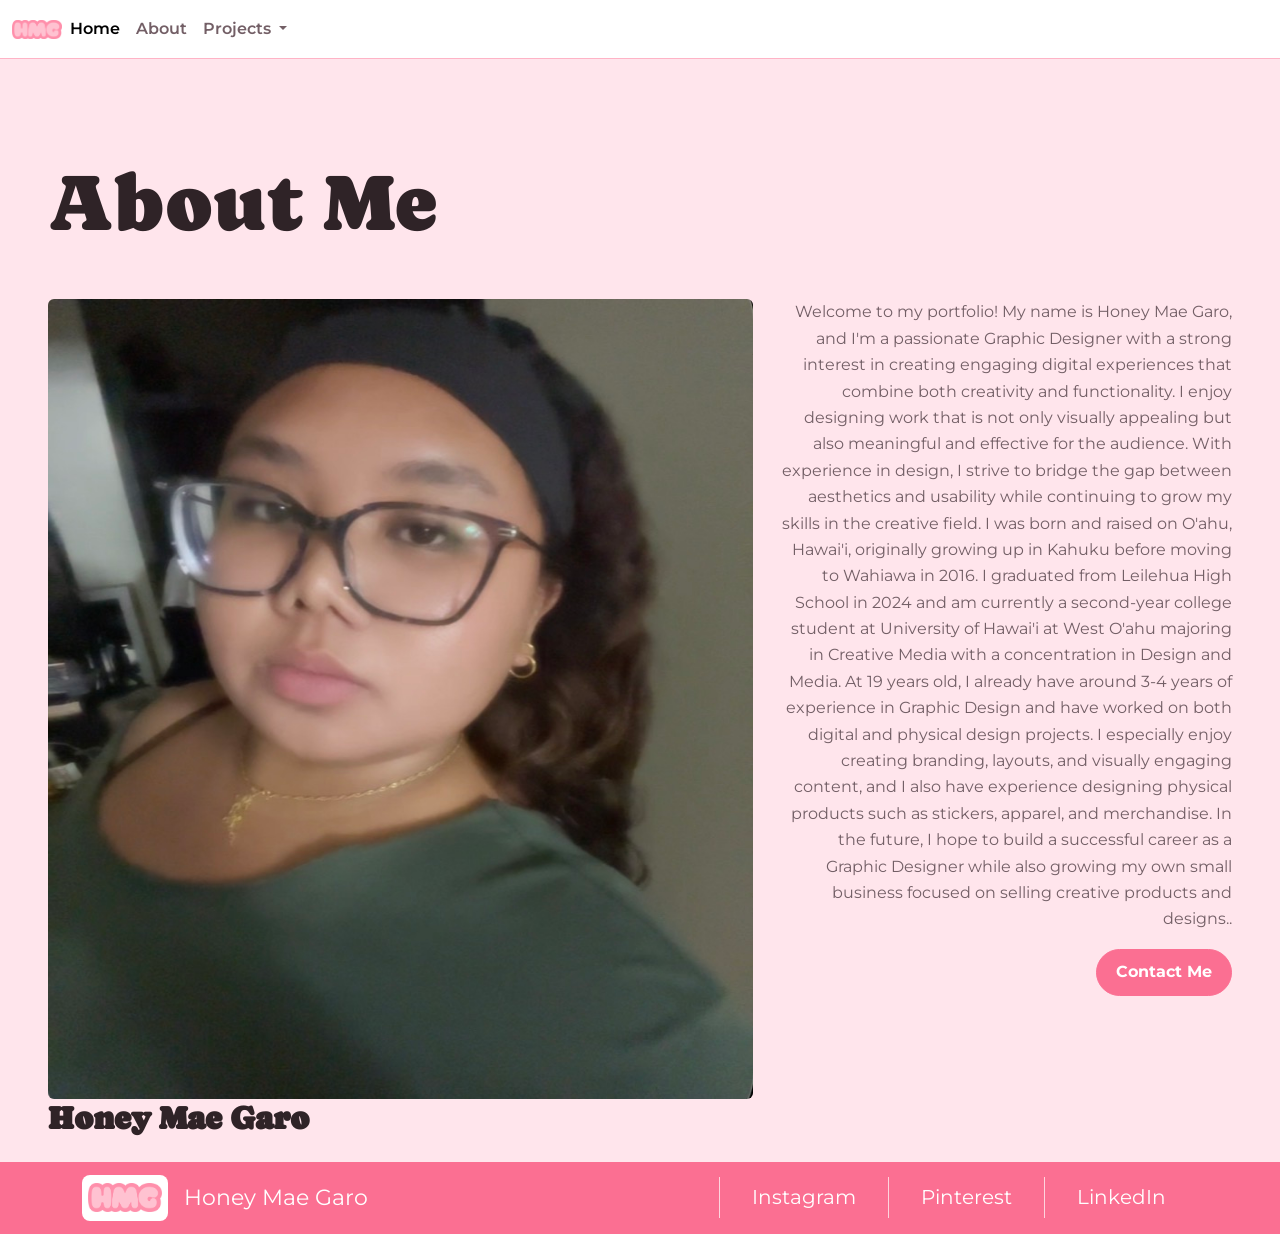
==== About.html @ 523f33a3 "git commit" ====
<!DOCTYPE html>
<html lang="en">

<head>
    <!-- REQUIRED: Meta Tags -->
    <meta charset="UTF-8">
    <meta name="viewport" content="width=device-width, initial-scale=1.0">

    <!-- REQUIRED: Page Title -->
    <title>Honey Mae Garo</title>

    <!-- REQUIRED: Bootstrap CSS -->
    <link href="https://cdn.jsdelivr.net/npm/bootstrap@5.3.3/dist/css/bootstrap.min.css" rel="stylesheet"
        integrity="sha384-QWTKZyjpPEjISv5WaRU9OFeRpok6YctnYmDr5pNlyT2bRjXh0JMhjY6hW+ALEwIH" crossorigin="anonymous">

    <!-- REQUIRED: Your Custom CSS-->
    <link rel="stylesheet" href="css/style.css">


    <!-- REQUIRED: Google Font API -->
    <link href="https://fonts.googleapis.com/css2?family=Caprasimo&family=Montserrat:wght@400;600;700&display=swap"
        rel="stylesheet">
    <style>
    </style>
</head>

<nav class="navbar navbar-expand-lg bg-body-tertiary">
    <div class="container-fluid">
        <img src="img/Logo.png" alt="Logo" class="d-inline-block align-text-top img-fluid"
            style="max-width: 50px; height: auto;">
        <button class="navbar-toggler" type="button" data-bs-toggle="collapse" data-bs-target="#navbarNavAltMarkup"
            aria-controls="navbarNavAltMarkup" aria-expanded="false" aria-label="Toggle navigation">
            <span class="navbar-toggler-icon"></span>
        </button>
        <div class="collapse navbar-collapse" id="navbarNavAltMarkup">
            <div class="navbar-nav">
                <a class="nav-link active" href="Home.html">Home</a>
                <a class="nav-link" href="About.html">About</a>
                <div class="nav-item dropdown">
                    <a class="nav-link dropdown-toggle" href="#" id="navbarDropdown" role="button"
                        data-bs-toggle="dropdown" aria-expanded="false">
                        Projects
                    </a>
                    <ul class="dropdown-menu" aria-labelledby="navbarDropdown">
                        <li><a class="dropdown-item" href="WebsiteMockup.html">Website Mockup</a></li>
                        <li>
                            <hr class="dropdown-divider">
                        </li>
                        <li><a class="dropdown-item" href="TypographyPoster.html">Typography Poster</a></li>
                    </ul>
                </div>
            </div>
        </div>
    </div>
</nav>

<section>
    <header class="p-5"></header>
    <figure class="text-start px-5">
        <h1 class="display-1">About Me</h1>

        <header class="m-5"></header>
        <div class="row">
            <div class="col">
                <img src="img/AboutMe.jpg" class="rounded" alt="Wireframe" width="705" height="800">
                <h2 style="font-family:'Caprasimo', cursive;">Honey Mae Garo</h2>
            </div>

            <div class="col">
                <figure class="text-end">
                    <p>Welcome to my portfolio! My name is Honey Mae Garo, and I'm a passionate Graphic Designer
                        with a strong interest in creating engaging digital experiences that combine both creativity and
                        functionality. I enjoy designing work that is not only visually appealing but also meaningful
                        and effective for the audience. With experience in design, I strive to
                        bridge the gap between aesthetics and usability while continuing to grow my skills in the
                        creative field. I was born and raised on O'ahu, Hawai'i, originally growing up in Kahuku before
                        moving to Wahiawa in 2016. I graduated from Leilehua High School in 2024 and am currently a
                        second-year college student at University of Hawai'i at West O'ahu majoring in Creative Media
                        with a concentration in Design and Media. At 19 years old, I already have around 3-4 years of
                        experience in Graphic Design and have worked on both digital and physical design projects. I
                        especially enjoy creating branding, layouts, and visually engaging content, and I also have
                        experience designing physical products such as stickers, apparel, and merchandise. In the
                        future, I hope to build a successful career as a Graphic Designer while also growing my own
                        small business focused on selling creative products and designs..</p>
                    <a href="mailto:honeymaegaro06@gmail.com" class="btn btn-primary">Contact Me</a>
                </figure>
            </div>
    </figure>
</section>

</main>

<footer class="site-footer">
    <div class="container footer-inner">
        <a class="footer-brand" href="Home.html">
            <img src="img/Logo.png" alt="Honey Mae Garo logo">
            <span>Honey Mae Garo</span>
        </a>

        <nav class="footer-links" aria-label="Social links">
            <a href="https://www.instagram.com/yourusername">Instagram</a>
            <a href="https://www.pinterest.com/yourusername">Pinterest</a>
            <a href="https://www.linkedin.com/in/yourusername">LinkedIn</a>
        </nav>
    </div>
</footer>

<script src="https://cdn.jsdelivr.net/npm/bootstrap@5.3.3/dist/js/bootstrap.bundle.min.js"
    integrity="sha384-YvpcrYf0tY3lHB60NNkmXc5s9fDVZLESaAA55NDzOxhy9GkcIdslK1eN7N6jIeHz"
    crossorigin="anonymous"></script>
</body>

</html>
---- css/style.css ----
:root {
    --bg: #ffe5ec;
    --surface: #ffffff;
    --surface-soft: #ffc2d1;
    --text: #2f2327;
    --muted: #735f66;
    --accent: #fb6f92;
    --accent-dark: #d94d73;
    --border: #ffb3c6;
    --font-heading: "Caprasimo", Georgia, serif;
    --font-body: "Montserrat", Arial, Helvetica, sans-serif;
}

body {
    background: var(--bg);
    color: var(--text);
    display: flex;
    flex-direction: column;
    font-family: var(--font-body);
    line-height: 1.65;
    min-height: 100vh;
}

main {
    flex: 1;
}

h1,
h2,
h3,
.navbar-brand {
    color: var(--text);
    font-family: var(--font-heading);
    font-weight: 700;
}

p {
    color: var(--muted);
}

.navbar {
    background: #ffffff !important;
    border-bottom: 1px solid var(--border);
}

.navbar-brand {
    font-size: 1rem;
}

.navbar-brand img {
    object-fit: contain;
}

.nav-link {
    color: var(--muted);
    font-family: var(--font-body);
    font-weight: 600;
}

.nav-link:hover,
.nav-link.active,
.dropdown-item.active,
.dropdown-item:active {
    background: transparent;
    color: var(--accent);
}

.dropdown-menu {
    border: 1px solid var(--border);
    border-radius: 8px;
}

.hero {
    background: linear-gradient(180deg, #ffc2d1 0%, var(--bg) 100%);
    padding: 6rem 0 4rem;
}

.hero h1,
.project-hero h1 {
    margin-bottom: 1rem;
}

.hero h2 {
    color: var(--accent-dark);
    font-size: 1.5rem;
    margin-bottom: 1rem;
}

.hero .lead,
.project-hero .lead {
    max-width: 760px;
}

.card {
    background: var(--surface);
    border: 1px solid var(--border);
    border-radius: 8px;
    box-shadow: 0 12px 30px rgba(92, 47, 62, 0.08);
    overflow: hidden;
}

.card-img-top {
    height: 320px;
    object-fit: cover;
}

.card-body {
    padding: 1.5rem;
}

.btn-primary {
    background: var(--accent);
    border-color: var(--accent);
    border-radius: 999px;
    font-family: var(--font-body);
    font-weight: 700;
    padding: 0.65rem 1.2rem;
}

.btn-primary:hover,
.btn-primary:focus {
    background: var(--accent-dark);
    border-color: var(--accent-dark);
}

.about-logo {
    background: var(--surface);
    border: 1px solid var(--border);
    border-radius: 8px;
    box-shadow: 0 12px 30px rgba(92, 47, 62, 0.08);
    height: auto;
    max-width: 220px;
    padding: 1rem;
    width: 100%;
}

.project-hero {
    background: var(--surface-soft);
    padding: 4rem 0 2.5rem;
}

.project-hero img {
    background: var(--surface);
    box-shadow: 0 14px 36px rgba(92, 47, 62, 0.12);
    margin-top: 1.5rem;
    max-height: 620px;
    object-fit: contain;
    width: 100%;
}

.poster-preview {
    background: var(--surface);
    padding: 1rem;
}

.process-intro {
    max-width: 760px;
}

.process-carousel {
    margin: 2rem auto 0;
    max-width: 1180px;
    padding: 0 4.5rem;
}

.results-carousel {
    margin: 2rem auto 0;
    max-width: 980px;
    padding: 0 4.5rem;
}

.carousel-card {
    align-items: center;
    display: grid;
    grid-template-columns: minmax(420px, 58%) 1fr;
    max-width: 1040px;
}

.carousel-card .card-img-top {
    height: 500px;
    object-fit: contain;
    padding: 1.25rem;
    width: 100%;
}

.carousel-card .card-body {
    padding: 2.25rem;
}

.results-card {
    max-width: 820px;
}

.results-card .card-img-top {
    height: 560px;
    object-fit: contain;
    padding: 1.25rem;
    width: 100%;
}

.process-carousel .carousel-control-prev,
.process-carousel .carousel-control-next,
.results-carousel .carousel-control-prev,
.results-carousel .carousel-control-next {
    opacity: 1;
    width: 3rem;
}

.process-carousel .carousel-control-prev-icon,
.process-carousel .carousel-control-next-icon,
.results-carousel .carousel-control-prev-icon,
.results-carousel .carousel-control-next-icon {
    background-color: var(--accent);
    background-size: 60%;
    border-radius: 999px;
    height: 3rem;
    width: 3rem;
}

.project-step {
    align-items: center;
    background: rgba(255, 255, 255, 0.75);
    border: 1px solid var(--border);
    border-radius: 8px;
    display: grid;
    gap: 2rem;
    grid-template-columns: minmax(220px, 420px) 1fr;
    margin-bottom: 2rem;
    padding: 1.25rem;
}

.project-step img,
.project-gallery img {
    background: var(--surface);
    border-radius: 8px;
    height: auto;
    max-width: 100%;
}

.project-gallery {
    display: grid;
    gap: 1rem;
    grid-template-columns: repeat(3, 1fr);
}

footer {
    background-color: var(--accent);
}

.site-footer {
    background-color: var(--accent) !important;
    background-image: none !important;
    color: #ffffff;
    font-family: var(--font-body);
    margin-top: 0;
}

.footer-inner {
    align-items: center;
    display: flex;
    min-height: 72px;
}

.footer-brand {
    align-items: center;
    color: #ffffff;
    display: flex;
    flex: 1;
    font-family: var(--font-body);
    font-size: 1.35rem;
    gap: 1rem;
    text-decoration: none;
}

.footer-brand img {
    background: #ffffff;
    border-radius: 8px;
    height: 46px;
    object-fit: contain;
    padding: 0.35rem;
    width: 86px;
}

.footer-links {
    display: flex;
}

.footer-links a {
    border-left: 1px solid rgba(255, 255, 255, 0.7);
    color: #ffffff;
    font-family: var(--font-body);
    font-size: 1.25rem;
    padding: 0.25rem 2rem;
    text-decoration: none;
}

.footer-links a:hover,
.footer-links a:focus {
    color: var(--bg);
}

@media (max-width: 768px) {
    .hero {
        padding: 4rem 0 3rem;
    }

    .display-1 {
        font-size: 3.2rem;
    }

    .display-2 {
        font-size: 2.6rem;
    }

    .project-step,
    .project-gallery {
        grid-template-columns: 1fr;
    }

    .process-carousel {
        padding: 0 3.25rem;
    }

    .results-carousel {
        padding: 0 3.25rem;
    }

    .carousel-card {
        grid-template-columns: 1fr;
    }

    .carousel-card .card-img-top {
        height: 360px;
    }

    .results-card .card-img-top {
        height: 420px;
    }

    .card-img-top {
        height: 240px;
    }

    .footer-inner,
    .footer-links {
        align-items: center;
        flex-direction: column;
    }

    .footer-inner {
        gap: 1rem;
        padding-bottom: 1.5rem;
        padding-top: 1.5rem;
    }

    .footer-brand {
        justify-content: center;
    }

    .footer-links a {
        border-left: 0;
        border-top: 1px solid rgba(255, 255, 255, 0.7);
        padding: 0.75rem 0;
        text-align: center;
        width: 100%;
    }
}
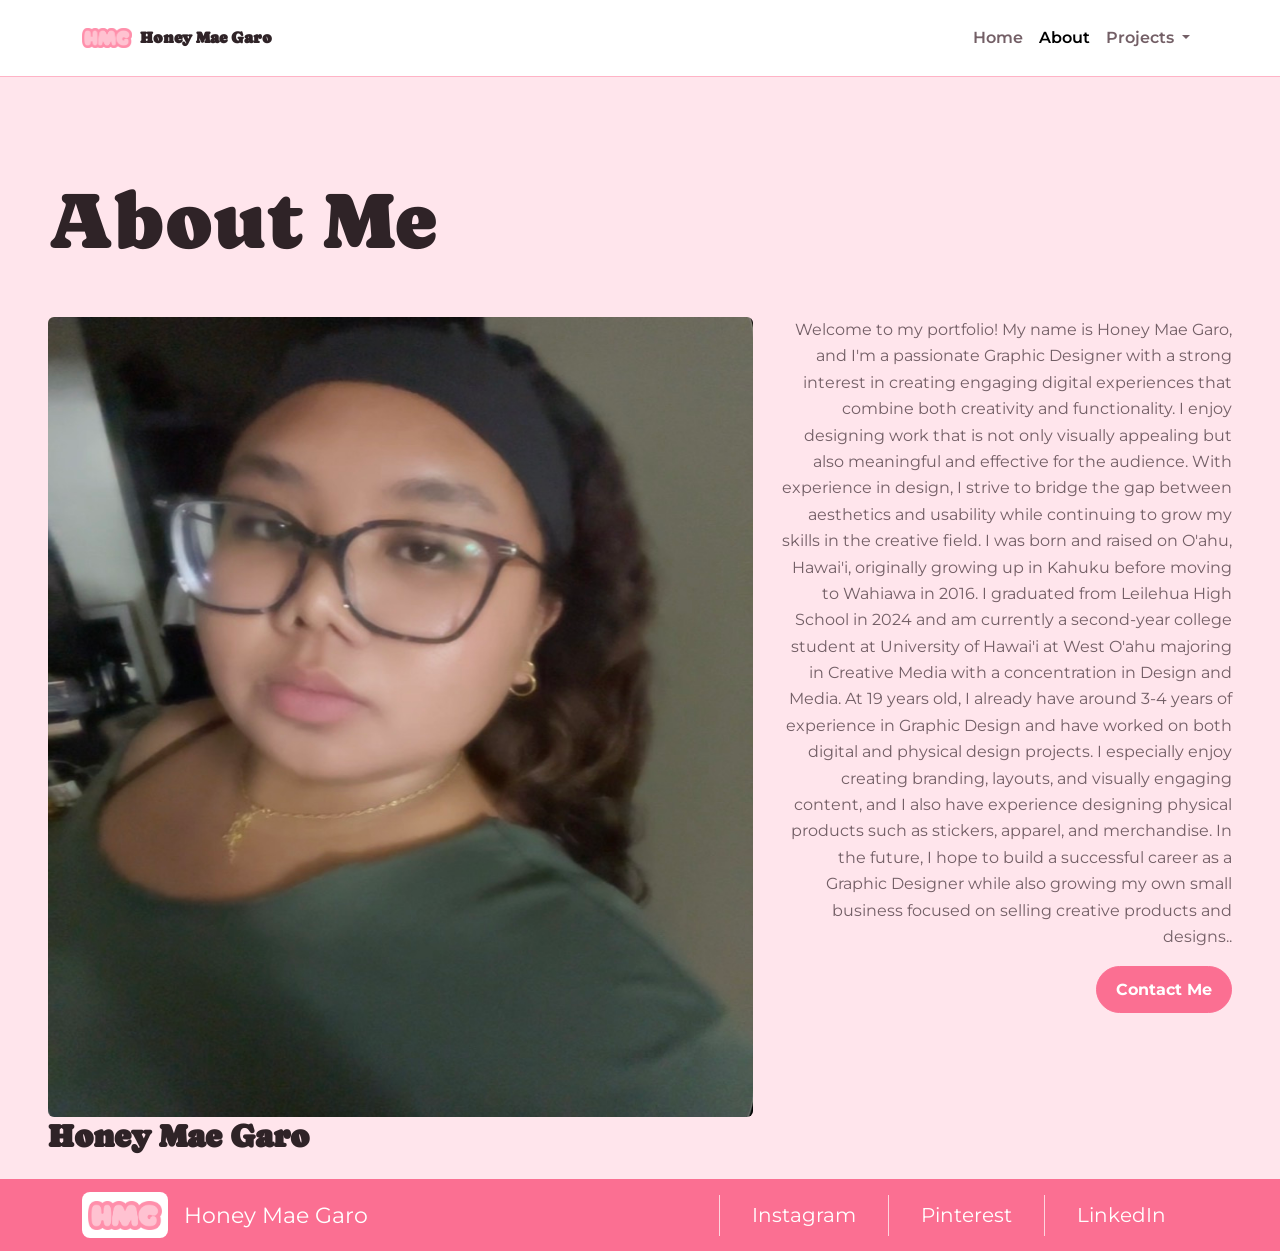
==== commit c3128f75: "git commit" ====
--- a/About.html
+++ b/About.html
@@ -25,27 +25,30 @@
 </head>
 
 <nav class="navbar navbar-expand-lg bg-body-tertiary">
-    <div class="container-fluid">
-        <img src="img/Logo.png" alt="Logo" class="d-inline-block align-text-top img-fluid"
-            style="max-width: 50px; height: auto;">
+    <div class="container">
+        <a class="navbar-brand d-flex align-items-center gap-2" href="index.html">
+            <img src="img/Logo.png" alt="Honey Mae Garo logo" width="50" height="50">
+            Honey Mae Garo
+        </a>
+
         <button class="navbar-toggler" type="button" data-bs-toggle="collapse" data-bs-target="#navbarNavAltMarkup"
             aria-controls="navbarNavAltMarkup" aria-expanded="false" aria-label="Toggle navigation">
             <span class="navbar-toggler-icon"></span>
         </button>
+
         <div class="collapse navbar-collapse" id="navbarNavAltMarkup">
-            <div class="navbar-nav">
-                <a class="nav-link active" href="Home.html">Home</a>
-                <a class="nav-link" href="About.html">About</a>
+            <div class="navbar-nav ms-auto">
+                <a class="nav-link" href="index.html">Home</a>
+                <a class="nav-link active" aria-current="page" href="About.html">About</a>
+
                 <div class="nav-item dropdown">
                     <a class="nav-link dropdown-toggle" href="#" id="navbarDropdown" role="button"
                         data-bs-toggle="dropdown" aria-expanded="false">
                         Projects
                     </a>
+
                     <ul class="dropdown-menu" aria-labelledby="navbarDropdown">
                         <li><a class="dropdown-item" href="WebsiteMockup.html">Website Mockup</a></li>
-                        <li>
-                            <hr class="dropdown-divider">
-                        </li>
                         <li><a class="dropdown-item" href="TypographyPoster.html">Typography Poster</a></li>
                     </ul>
                 </div>
@@ -92,7 +95,7 @@
 
 <footer class="site-footer">
     <div class="container footer-inner">
-        <a class="footer-brand" href="Home.html">
+        <a class="footer-brand" href="index.html">
             <img src="img/Logo.png" alt="Honey Mae Garo logo">
             <span>Honey Mae Garo</span>
         </a>
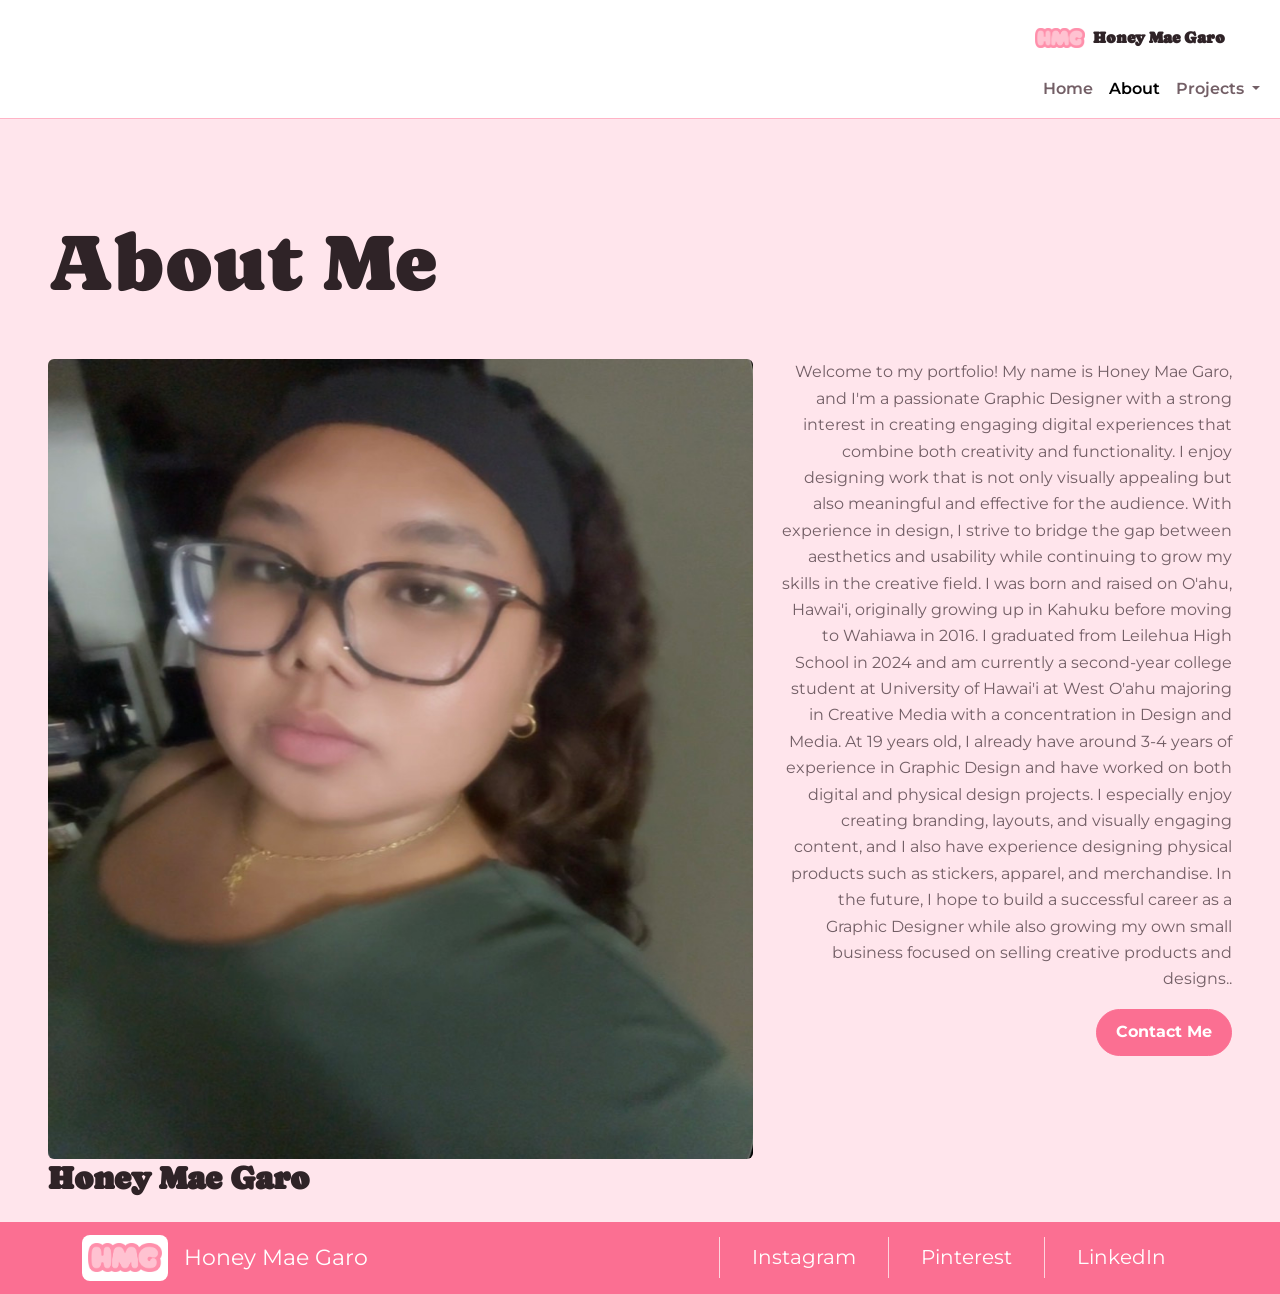
==== commit db649481: "git commit" ====
--- a/About.html
+++ b/About.html
@@ -25,6 +25,7 @@
 </head>
 
 <nav class="navbar navbar-expand-lg bg-body-tertiary">
+    <div class="navbar-nav ms-auto">
     <div class="container">
         <a class="navbar-brand d-flex align-items-center gap-2" href="index.html">
             <img src="img/Logo.png" alt="Honey Mae Garo logo" width="50" height="50">
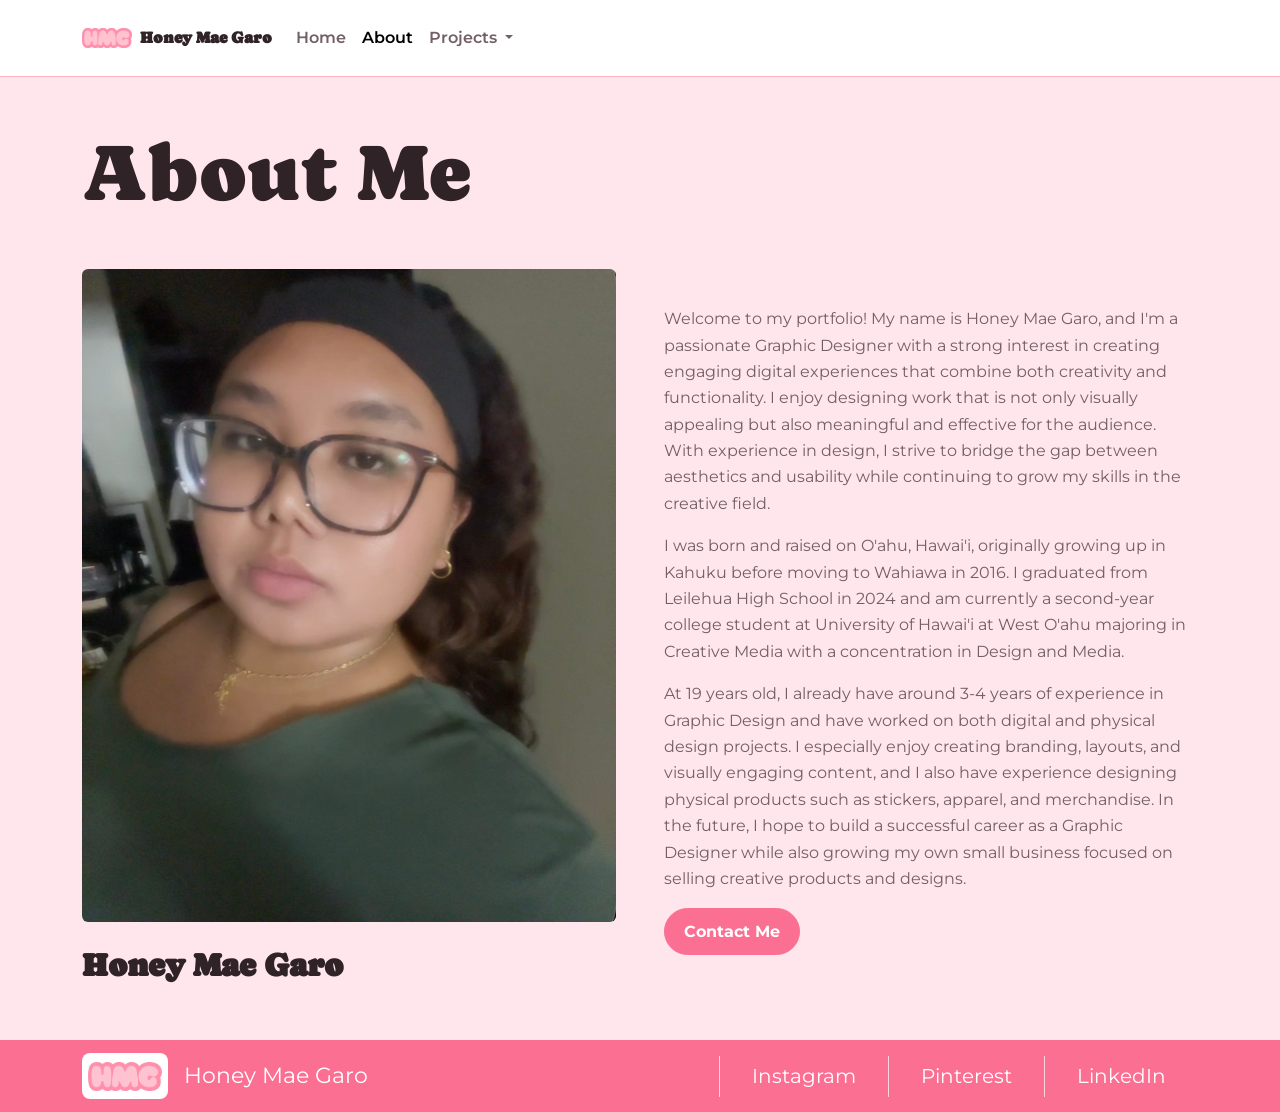
==== commit 908ceb11: "fix about page layout and navbar" ====
--- a/About.html
+++ b/About.html
@@ -7,111 +7,118 @@
     <meta name="viewport" content="width=device-width, initial-scale=1.0">
 
     <!-- REQUIRED: Page Title -->
-    <title>Honey Mae Garo</title>
+    <title>About | Honey Mae Garo</title>
 
     <!-- REQUIRED: Bootstrap CSS -->
     <link href="https://cdn.jsdelivr.net/npm/bootstrap@5.3.3/dist/css/bootstrap.min.css" rel="stylesheet"
         integrity="sha384-QWTKZyjpPEjISv5WaRU9OFeRpok6YctnYmDr5pNlyT2bRjXh0JMhjY6hW+ALEwIH" crossorigin="anonymous">
 
-    <!-- REQUIRED: Your Custom CSS-->
-    <link rel="stylesheet" href="css/style.css">
-
-
     <!-- REQUIRED: Google Font API -->
     <link href="https://fonts.googleapis.com/css2?family=Caprasimo&family=Montserrat:wght@400;600;700&display=swap"
         rel="stylesheet">
-    <style>
-    </style>
+
+    <!-- REQUIRED: Your Custom CSS -->
+    <link rel="stylesheet" href="css/style.css">
 </head>
 
-<nav class="navbar navbar-expand-lg bg-body-tertiary">
-    <div class="navbar-nav ms-auto">
-    <div class="container">
-        <a class="navbar-brand d-flex align-items-center gap-2" href="index.html">
-            <img src="img/Logo.png" alt="Honey Mae Garo logo" width="50" height="50">
-            Honey Mae Garo
-        </a>
+<body>
+    <!-- Start of Navbar -->
+    <nav class="navbar navbar-expand-lg bg-body-tertiary">
+        <div class="container">
+            <a class="navbar-brand d-flex align-items-center gap-2" href="index.html">
+                <img src="img/Logo.png" alt="Honey Mae Garo logo" width="50" height="50">
+                Honey Mae Garo
+            </a>
 
-        <button class="navbar-toggler" type="button" data-bs-toggle="collapse" data-bs-target="#navbarNavAltMarkup"
-            aria-controls="navbarNavAltMarkup" aria-expanded="false" aria-label="Toggle navigation">
-            <span class="navbar-toggler-icon"></span>
-        </button>
+            <button class="navbar-toggler" type="button" data-bs-toggle="collapse" data-bs-target="#navbarNavAltMarkup"
+                aria-controls="navbarNavAltMarkup" aria-expanded="false" aria-label="Toggle navigation">
+                <span class="navbar-toggler-icon"></span>
+            </button>
 
-        <div class="collapse navbar-collapse" id="navbarNavAltMarkup">
-            <div class="navbar-nav ms-auto">
-                <a class="nav-link" href="index.html">Home</a>
-                <a class="nav-link active" aria-current="page" href="About.html">About</a>
+            <div class="collapse navbar-collapse" id="navbarNavAltMarkup">
+                <div class="navbar-nav">
+                    <a class="nav-link" href="index.html">Home</a>
+                    <a class="nav-link active" aria-current="page" href="About.html">About</a>
 
-                <div class="nav-item dropdown">
-                    <a class="nav-link dropdown-toggle" href="#" id="navbarDropdown" role="button"
-                        data-bs-toggle="dropdown" aria-expanded="false">
-                        Projects
-                    </a>
+                    <div class="nav-item dropdown">
+                        <a class="nav-link dropdown-toggle" href="#" id="navbarDropdown" role="button"
+                            data-bs-toggle="dropdown" aria-expanded="false">
+                            Projects
+                        </a>
 
-                    <ul class="dropdown-menu" aria-labelledby="navbarDropdown">
-                        <li><a class="dropdown-item" href="WebsiteMockup.html">Website Mockup</a></li>
-                        <li><a class="dropdown-item" href="TypographyPoster.html">Typography Poster</a></li>
-                    </ul>
+                        <ul class="dropdown-menu" aria-labelledby="navbarDropdown">
+                            <li><a class="dropdown-item" href="WebsiteMockup.html">Website Mockup</a></li>
+                            <li><a class="dropdown-item" href="TypographyPoster.html">Typography Poster</a></li>
+                        </ul>
+                    </div>
                 </div>
             </div>
         </div>
-    </div>
-</nav>
+    </nav>
+    <!-- End of Navbar -->
 
-<section>
-    <header class="p-5"></header>
-    <figure class="text-start px-5">
-        <h1 class="display-1">About Me</h1>
+    <main class="py-5">
+        <section class="container">
+            <h1 class="display-1 mb-5">About Me</h1>
 
-        <header class="m-5"></header>
-        <div class="row">
-            <div class="col">
-                <img src="img/AboutMe.jpg" class="rounded" alt="Wireframe" width="705" height="800">
-                <h2 style="font-family:'Caprasimo', cursive;">Honey Mae Garo</h2>
-            </div>
+            <div class="row align-items-center g-5">
+                <div class="col-md-6">
+                    <img src="img/AboutMe.jpg" class="img-fluid rounded" alt="Honey Mae Garo portrait">
+                    <h2 class="mt-4">Honey Mae Garo</h2>
+                </div>
 
-            <div class="col">
-                <figure class="text-end">
-                    <p>Welcome to my portfolio! My name is Honey Mae Garo, and I'm a passionate Graphic Designer
+                <div class="col-md-6">
+                    <p>
+                        Welcome to my portfolio! My name is Honey Mae Garo, and I'm a passionate Graphic Designer
                         with a strong interest in creating engaging digital experiences that combine both creativity and
                         functionality. I enjoy designing work that is not only visually appealing but also meaningful
-                        and effective for the audience. With experience in design, I strive to
-                        bridge the gap between aesthetics and usability while continuing to grow my skills in the
-                        creative field. I was born and raised on O'ahu, Hawai'i, originally growing up in Kahuku before
-                        moving to Wahiawa in 2016. I graduated from Leilehua High School in 2024 and am currently a
-                        second-year college student at University of Hawai'i at West O'ahu majoring in Creative Media
-                        with a concentration in Design and Media. At 19 years old, I already have around 3-4 years of
-                        experience in Graphic Design and have worked on both digital and physical design projects. I
-                        especially enjoy creating branding, layouts, and visually engaging content, and I also have
-                        experience designing physical products such as stickers, apparel, and merchandise. In the
-                        future, I hope to build a successful career as a Graphic Designer while also growing my own
-                        small business focused on selling creative products and designs..</p>
+                        and effective for the audience. With experience in design, I strive to bridge the gap between
+                        aesthetics and usability while continuing to grow my skills in the creative field.
+                    </p>
+
+                    <p>
+                        I was born and raised on O'ahu, Hawai'i, originally growing up in Kahuku before moving to
+                        Wahiawa in 2016. I graduated from Leilehua High School in 2024 and am currently a second-year
+                        college student at University of Hawai'i at West O'ahu majoring in Creative Media with a
+                        concentration in Design and Media.
+                    </p>
+
+                    <p>
+                        At 19 years old, I already have around 3-4 years of experience in Graphic Design and have
+                        worked on both digital and physical design projects. I especially enjoy creating branding,
+                        layouts, and visually engaging content, and I also have experience designing physical products
+                        such as stickers, apparel, and merchandise. In the future, I hope to build a successful career
+                        as a Graphic Designer while also growing my own small business focused on selling creative
+                        products and designs.
+                    </p>
+
                     <a href="mailto:honeymaegaro06@gmail.com" class="btn btn-primary">Contact Me</a>
-                </figure>
+                </div>
             </div>
-    </figure>
-</section>
+        </section>
+    </main>
 
-</main>
+    <!-- Start of Footer -->
+    <footer class="site-footer">
+        <div class="container footer-inner">
+            <a class="footer-brand" href="index.html">
+                <img src="img/Logo.png" alt="Honey Mae Garo logo">
+                <span>Honey Mae Garo</span>
+            </a>
 
-<footer class="site-footer">
-    <div class="container footer-inner">
-        <a class="footer-brand" href="index.html">
-            <img src="img/Logo.png" alt="Honey Mae Garo logo">
-            <span>Honey Mae Garo</span>
-        </a>
+            <nav class="footer-links" aria-label="Social links">
+                <a href="https://www.instagram.com/yourusername">Instagram</a>
+                <a href="https://www.pinterest.com/yourusername">Pinterest</a>
+                <a href="https://www.linkedin.com/in/yourusername">LinkedIn</a>
+            </nav>
+        </div>
+    </footer>
+    <!-- End of Footer -->
 
-        <nav class="footer-links" aria-label="Social links">
-            <a href="https://www.instagram.com/yourusername">Instagram</a>
-            <a href="https://www.pinterest.com/yourusername">Pinterest</a>
-            <a href="https://www.linkedin.com/in/yourusername">LinkedIn</a>
-        </nav>
-    </div>
-</footer>
-
-<script src="https://cdn.jsdelivr.net/npm/bootstrap@5.3.3/dist/js/bootstrap.bundle.min.js"
-    integrity="sha384-YvpcrYf0tY3lHB60NNkmXc5s9fDVZLESaAA55NDzOxhy9GkcIdslK1eN7N6jIeHz"
-    crossorigin="anonymous"></script>
+    <!-- REQUIRED: Javascript -->
+    <script src="https://cdn.jsdelivr.net/npm/bootstrap@5.3.3/dist/js/bootstrap.bundle.min.js"
+        integrity="sha384-YvpcrYf0tY3lHB60NNkmXc5s9fDVZLESaAA55NDzOxhy9GkcIdslK1eN7N6jIeHz"
+        crossorigin="anonymous"></script>
 </body>
 
 </html>
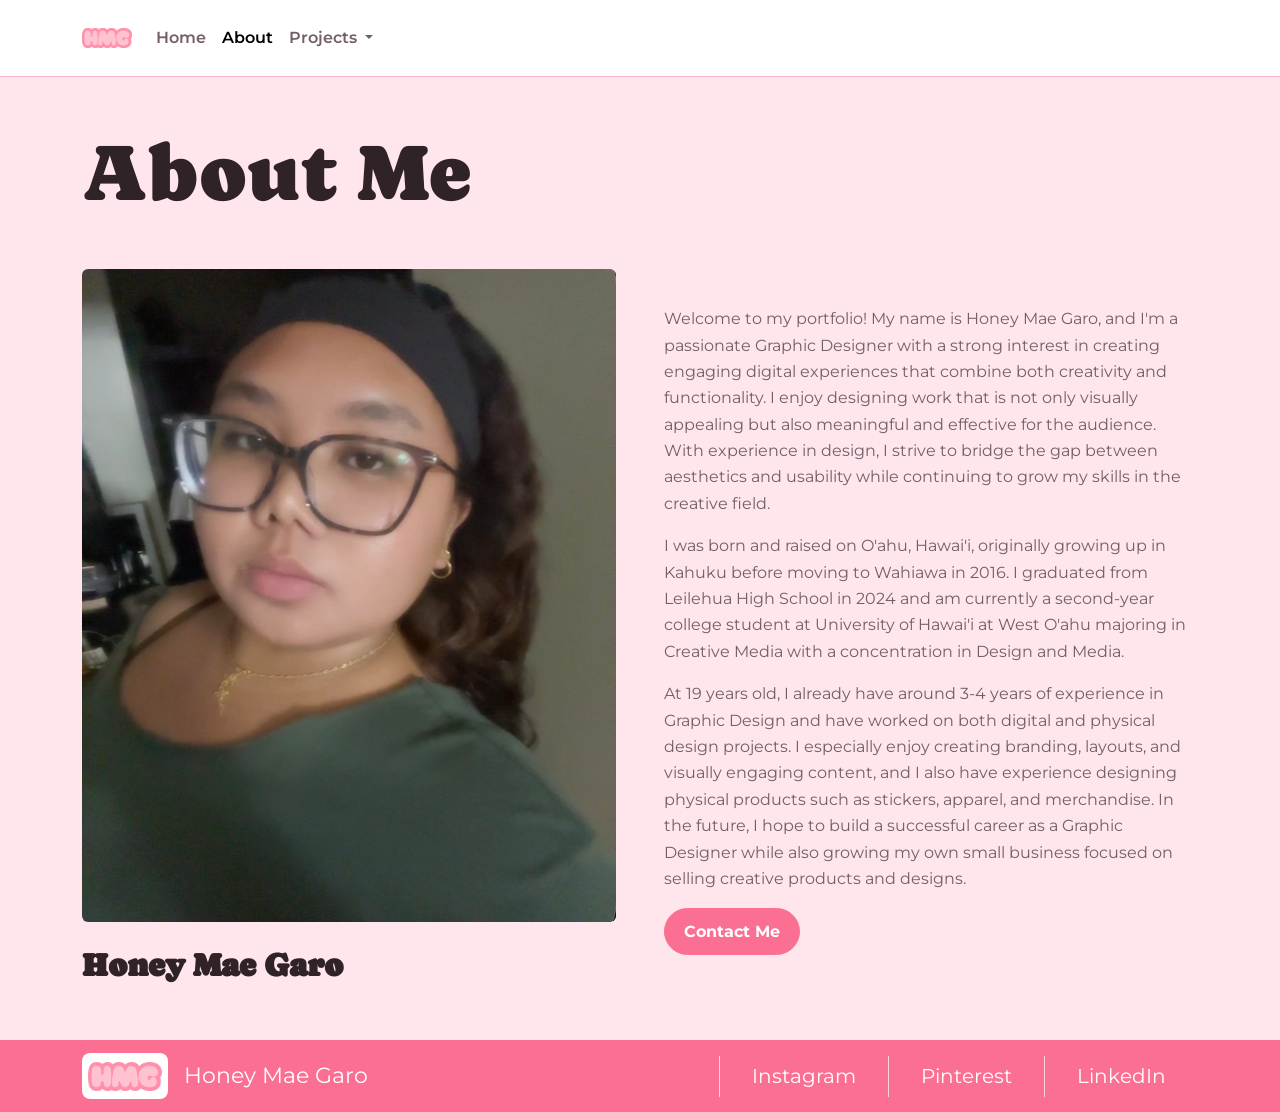
==== commit f9aae5cd: "update nav bar" ====
--- a/About.html
+++ b/About.html
@@ -27,7 +27,6 @@
         <div class="container">
             <a class="navbar-brand d-flex align-items-center gap-2" href="index.html">
                 <img src="img/Logo.png" alt="Honey Mae Garo logo" width="50" height="50">
-                Honey Mae Garo
             </a>
 
             <button class="navbar-toggler" type="button" data-bs-toggle="collapse" data-bs-target="#navbarNavAltMarkup"
